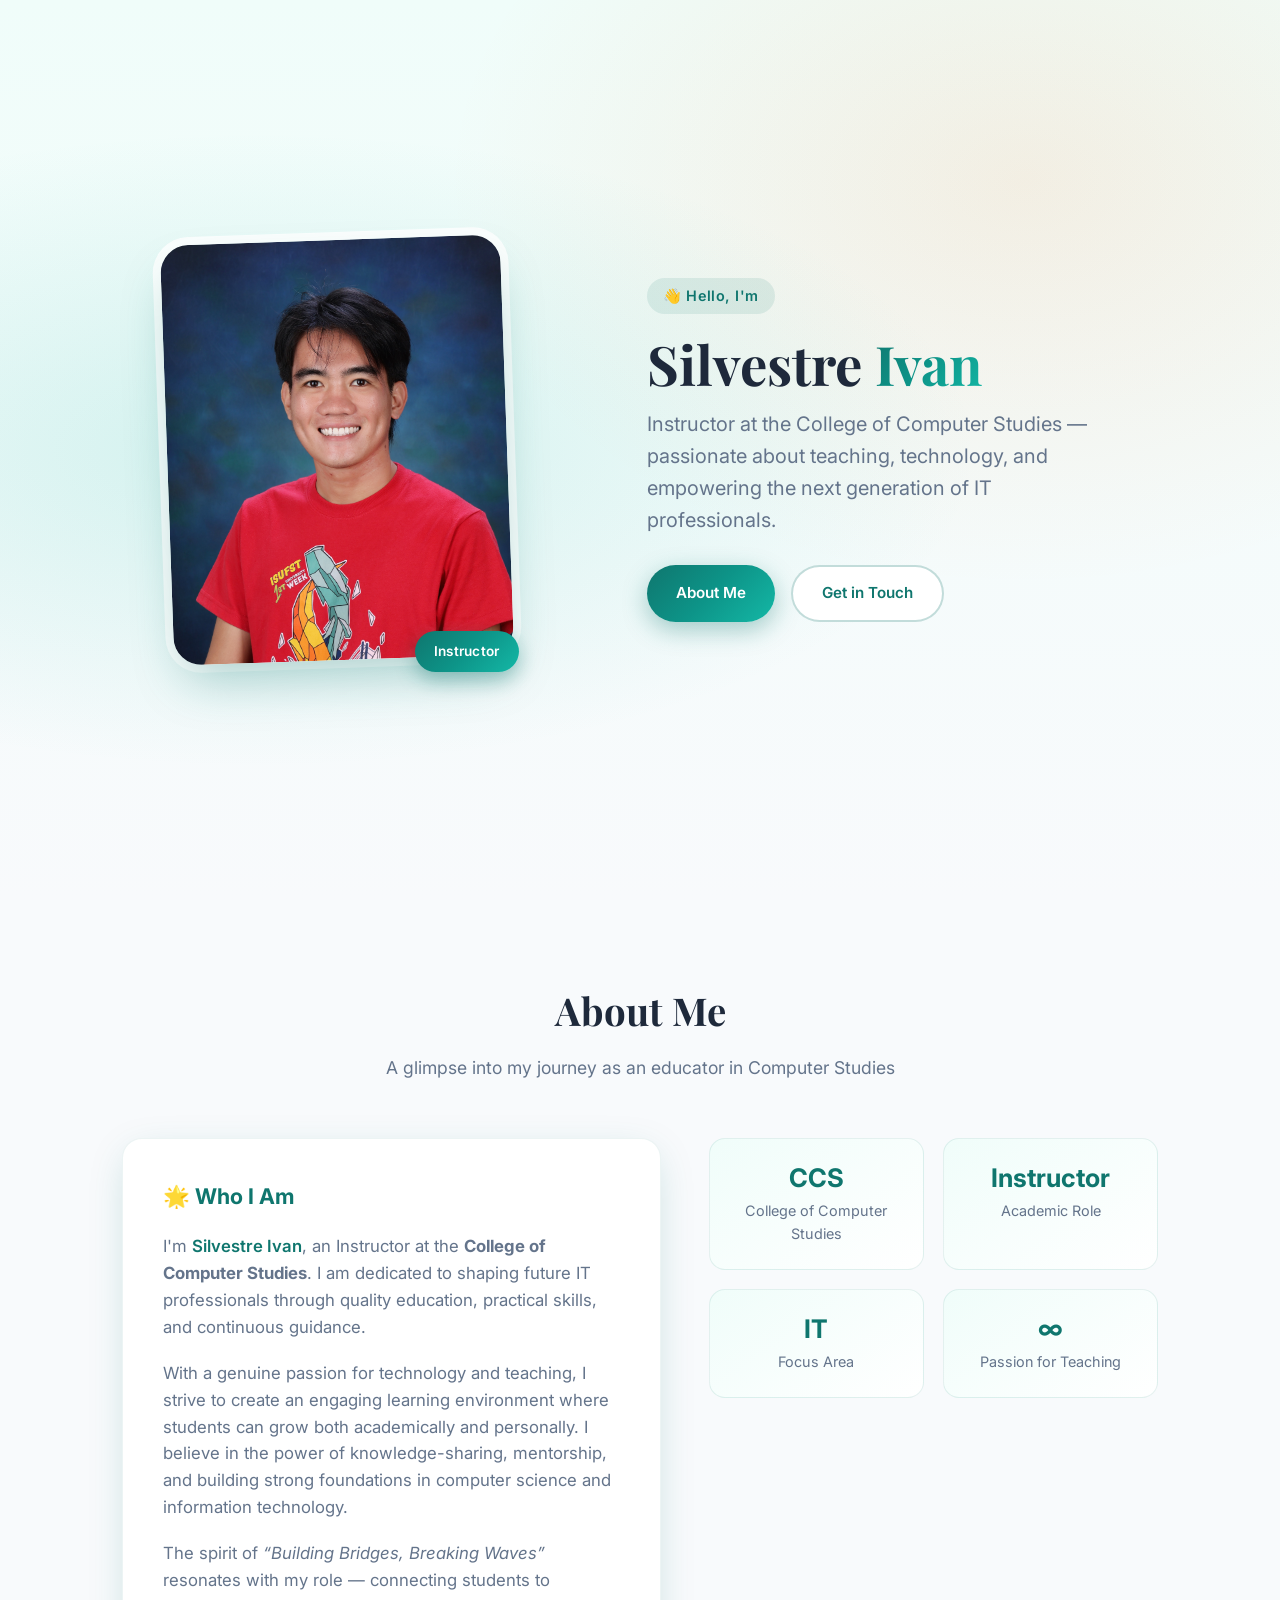
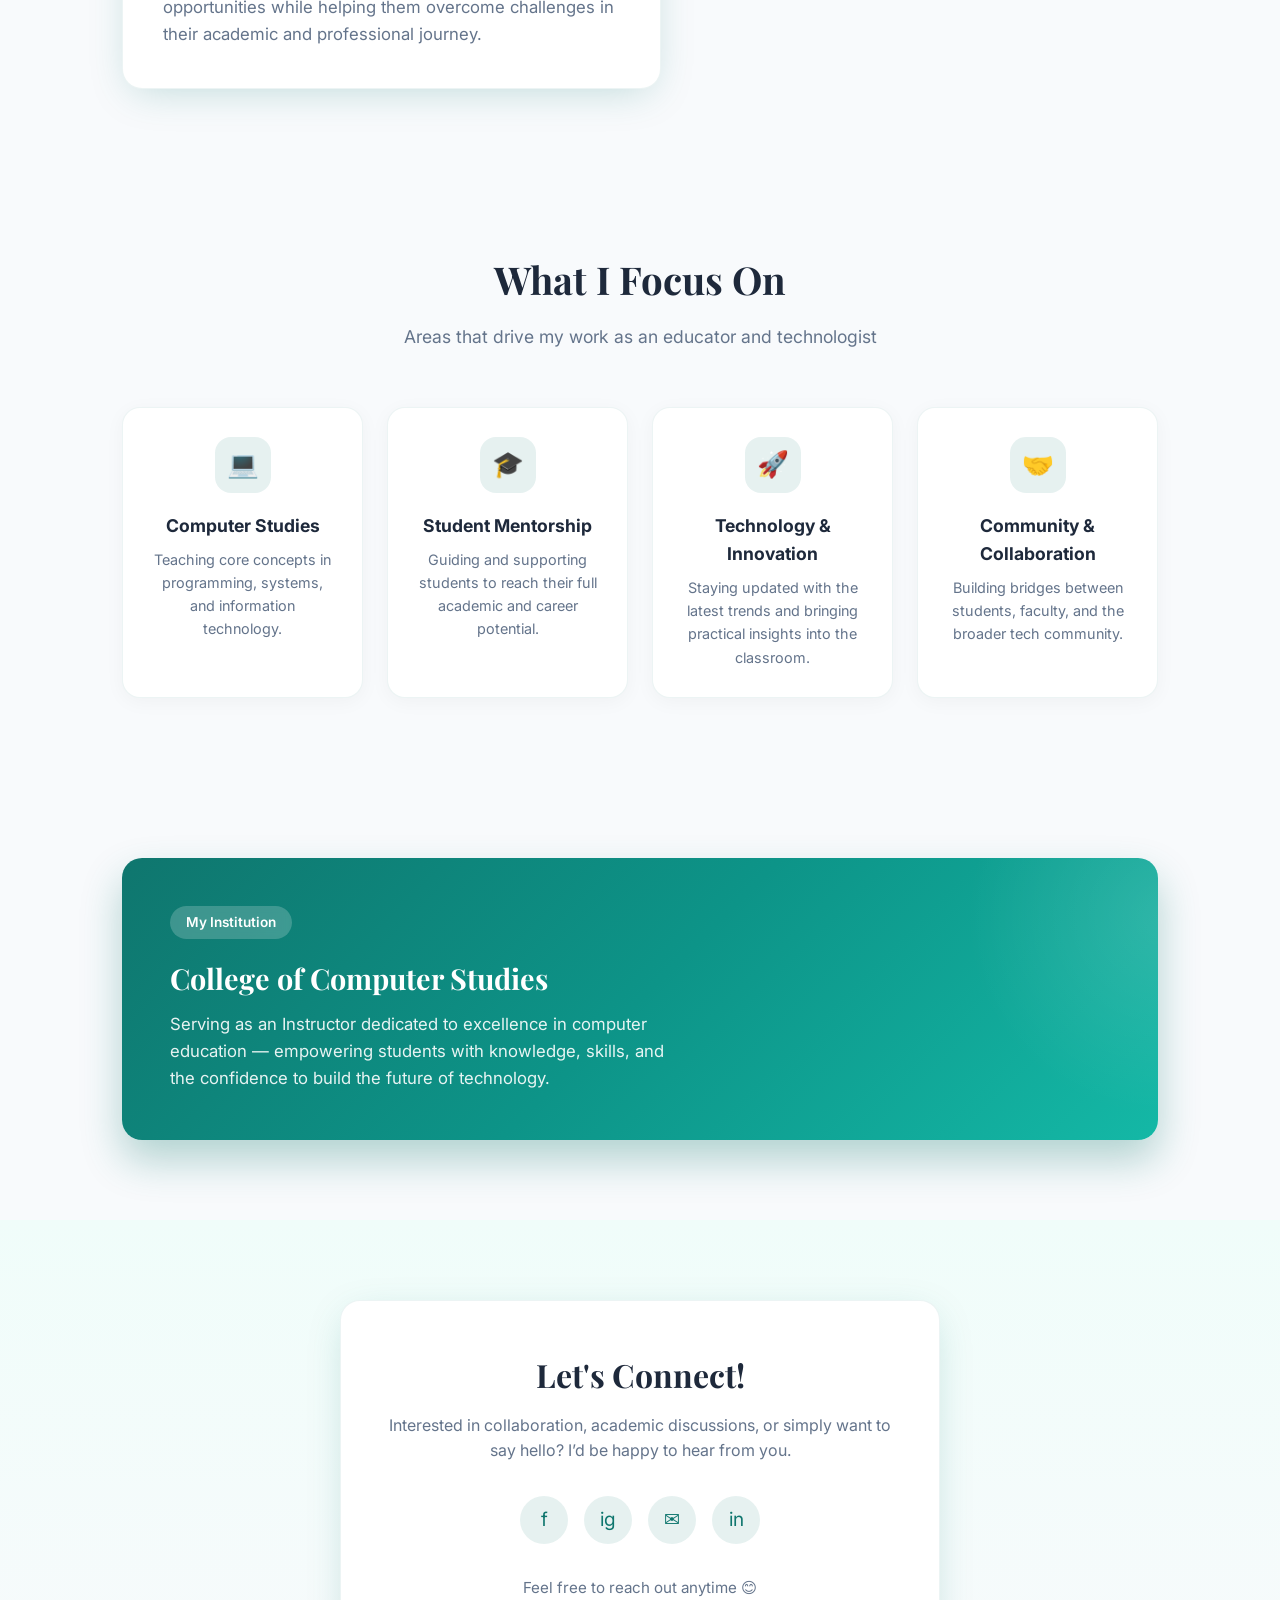
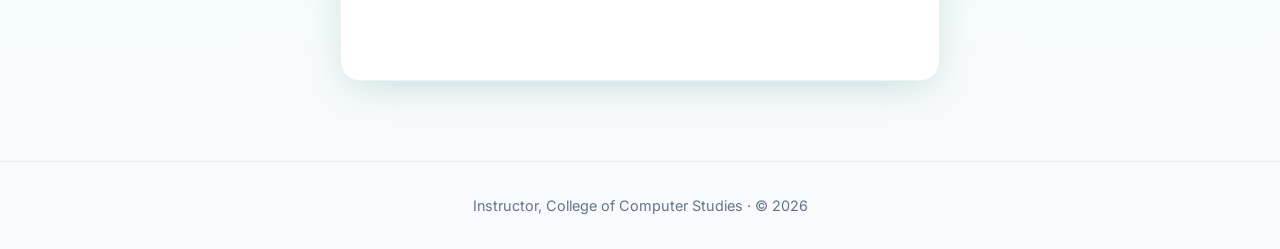
==== index.html @ 238bf1fe "Add files via upload" ====
<!DOCTYPE html>
<html lang="en">
<head>
  <meta charset="UTF-8" />
  <meta name="viewport" content="width=device-width, initial-scale=1.0" />
  <title>Silvestre Ivan | Instructor – College of Computer Studies</title>
  <link rel="preconnect" href="https://fonts.googleapis.com" />
  <link rel="preconnect" href="https://fonts.gstatic.com" crossorigin />
  <link href="https://fonts.googleapis.com/css2?family=Inter:wght@300;400;500;600;700&family=Playfair+Display:wght@600;700&display=swap" rel="stylesheet" />
  <style>
    :root {
      --primary: #0f766e;
      --primary-dark: #0d5c56;
      --accent: #f97316;
      --bg: #f8fafc;
      --card: #ffffff;
      --text: #1e293b;
      --text-light: #64748b;
      --gradient: linear-gradient(135deg, #0f766e 0%, #0d9488 50%, #14b8a6 100%);
      --shadow: 0 10px 40px -10px rgba(15, 118, 110, 0.25);
      --radius: 20px;
    }

    * {
      margin: 0;
      padding: 0;
      box-sizing: border-box;
    }

    body {
      font-family: 'Inter', system-ui, sans-serif;
      background: var(--bg);
      color: var(--text);
      line-height: 1.6;
      overflow-x: hidden;
    }

    /* ===== HERO ===== */
    .hero {
      position: relative;
      min-height: 100vh;
      display: flex;
      align-items: center;
      justify-content: center;
      padding: 2rem;
      background: 
        radial-gradient(ellipse at 20% 50%, rgba(20, 184, 166, 0.15) 0%, transparent 50%),
        radial-gradient(ellipse at 80% 20%, rgba(249, 115, 22, 0.1) 0%, transparent 40%),
        linear-gradient(180deg, #f0fdfa 0%, #f8fafc 100%);
    }

    .hero-content {
      max-width: 1100px;
      width: 100%;
      display: grid;
      grid-template-columns: 1fr 1.1fr;
      gap: 4rem;
      align-items: center;
    }

    .photo-wrapper {
      position: relative;
      justify-self: center;
    }

    .photo-frame {
      width: 340px;
      height: 420px;
      border-radius: 28px;
      overflow: hidden;
      box-shadow: 
        0 25px 50px -12px rgba(15, 118, 110, 0.35),
        0 0 0 8px rgba(255, 255, 255, 0.8);
      position: relative;
      transform: rotate(-2deg);
      transition: transform 0.4s ease;
    }

    .photo-frame:hover {
      transform: rotate(0deg) scale(1.02);
    }

    .photo-frame img {
      width: 100%;
      height: 100%;
      object-fit: cover;
      object-position: center top;
    }

    .photo-badge {
      position: absolute;
      bottom: -12px;
      right: -12px;
      background: var(--gradient);
      color: white;
      padding: 0.6rem 1.2rem;
      border-radius: 50px;
      font-size: 0.85rem;
      font-weight: 600;
      box-shadow: 0 8px 20px rgba(15, 118, 110, 0.4);
      letter-spacing: 0.02em;
    }

    .intro {
      padding: 1rem 0;
    }

    .greeting {
      display: inline-block;
      background: rgba(15, 118, 110, 0.1);
      color: var(--primary);
      font-size: 0.9rem;
      font-weight: 600;
      padding: 0.4rem 1rem;
      border-radius: 50px;
      margin-bottom: 1.2rem;
      letter-spacing: 0.03em;
    }

    h1 {
      font-family: 'Playfair Display', serif;
      font-size: 3.4rem;
      font-weight: 700;
      line-height: 1.15;
      margin-bottom: 0.8rem;
      color: var(--text);
    }

    h1 span {
      background: var(--gradient);
      -webkit-background-clip: text;
      -webkit-text-fill-color: transparent;
      background-clip: text;
    }

    .tagline {
      font-size: 1.25rem;
      color: var(--text-light);
      font-weight: 400;
      margin-bottom: 1.8rem;
      max-width: 440px;
    }

    .cta-group {
      display: flex;
      gap: 1rem;
      flex-wrap: wrap;
    }

    .btn {
      display: inline-flex;
      align-items: center;
      gap: 0.5rem;
      padding: 0.9rem 1.8rem;
      border-radius: 50px;
      font-weight: 600;
      font-size: 0.95rem;
      text-decoration: none;
      transition: all 0.3s ease;
      cursor: pointer;
      border: none;
    }

    .btn-primary {
      background: var(--gradient);
      color: white;
      box-shadow: 0 8px 25px rgba(15, 118, 110, 0.35);
    }

    .btn-primary:hover {
      transform: translateY(-3px);
      box-shadow: 0 12px 30px rgba(15, 118, 110, 0.45);
    }

    .btn-outline {
      background: white;
      color: var(--primary);
      border: 2px solid rgba(15, 118, 110, 0.25);
    }

    .btn-outline:hover {
      border-color: var(--primary);
      background: rgba(15, 118, 110, 0.05);
      transform: translateY(-2px);
    }

    /* ===== ABOUT ===== */
    .section {
      padding: 5rem 2rem;
      max-width: 1100px;
      margin: 0 auto;
    }

    .section-header {
      text-align: center;
      margin-bottom: 3.5rem;
    }

    .section-header h2 {
      font-family: 'Playfair Display', serif;
      font-size: 2.4rem;
      margin-bottom: 0.8rem;
      color: var(--text);
    }

    .section-header p {
      color: var(--text-light);
      font-size: 1.1rem;
      max-width: 520px;
      margin: 0 auto;
    }

    .about-grid {
      display: grid;
      grid-template-columns: 1.2fr 1fr;
      gap: 3rem;
      align-items: start;
    }

    .about-card {
      background: var(--card);
      border-radius: var(--radius);
      padding: 2.5rem;
      box-shadow: var(--shadow);
      border: 1px solid rgba(15, 118, 110, 0.08);
    }

    .about-card h3 {
      font-size: 1.35rem;
      margin-bottom: 1.2rem;
      color: var(--primary);
      display: flex;
      align-items: center;
      gap: 0.6rem;
    }

    .about-card p {
      color: var(--text-light);
      margin-bottom: 1.2rem;
      font-size: 1.05rem;
    }

    .about-card p:last-child {
      margin-bottom: 0;
    }

    .highlight {
      color: var(--primary);
      font-weight: 600;
    }

    /* Stats */
    .stats {
      display: grid;
      grid-template-columns: 1fr 1fr;
      gap: 1.2rem;
    }

    .stat-item {
      background: linear-gradient(145deg, #f0fdfa, #ffffff);
      border-radius: 16px;
      padding: 1.5rem;
      text-align: center;
      border: 1px solid rgba(15, 118, 110, 0.1);
      transition: transform 0.3s ease;
    }

    .stat-item:hover {
      transform: translateY(-4px);
    }

    .stat-number {
      font-size: 1.6rem;
      font-weight: 700;
      color: var(--primary);
      line-height: 1.2;
    }

    .stat-label {
      font-size: 0.9rem;
      color: var(--text-light);
      margin-top: 0.3rem;
    }

    /* ===== SKILLS / INTERESTS ===== */
    .interests {
      display: grid;
      grid-template-columns: repeat(auto-fit, minmax(220px, 1fr));
      gap: 1.5rem;
    }

    .interest-card {
      background: var(--card);
      border-radius: 18px;
      padding: 1.8rem;
      text-align: center;
      box-shadow: 0 4px 20px rgba(0,0,0,0.04);
      border: 1px solid rgba(15, 118, 110, 0.08);
      transition: all 0.3s ease;
    }

    .interest-card:hover {
      transform: translateY(-6px);
      box-shadow: var(--shadow);
      border-color: rgba(15, 118, 110, 0.2);
    }

    .interest-icon {
      width: 56px;
      height: 56px;
      background: rgba(15, 118, 110, 0.1);
      border-radius: 16px;
      display: flex;
      align-items: center;
      justify-content: center;
      margin: 0 auto 1.2rem;
      font-size: 1.6rem;
    }

    .interest-card h4 {
      font-size: 1.1rem;
      margin-bottom: 0.5rem;
      color: var(--text);
    }

    .interest-card p {
      font-size: 0.9rem;
      color: var(--text-light);
    }

    /* ===== UNIVERSITY ===== */
    .uni-banner {
      background: var(--gradient);
      border-radius: var(--radius);
      padding: 3rem;
      color: white;
      display: flex;
      align-items: center;
      gap: 2.5rem;
      box-shadow: 0 20px 40px rgba(15, 118, 110, 0.3);
      position: relative;
      overflow: hidden;
    }

    .uni-banner::before {
      content: '';
      position: absolute;
      top: -50%;
      right: -20%;
      width: 400px;
      height: 400px;
      background: radial-gradient(circle, rgba(255,255,255,0.12) 0%, transparent 70%);
      border-radius: 50%;
    }

    .uni-content {
      position: relative;
      z-index: 1;
      flex: 1;
    }

    .uni-content h3 {
      font-family: 'Playfair Display', serif;
      font-size: 1.8rem;
      margin-bottom: 0.6rem;
    }

    .uni-content p {
      opacity: 0.9;
      font-size: 1.05rem;
      max-width: 520px;
    }

    .uni-tag {
      display: inline-block;
      background: rgba(255,255,255,0.2);
      padding: 0.35rem 1rem;
      border-radius: 50px;
      font-size: 0.85rem;
      font-weight: 600;
      margin-bottom: 1rem;
      backdrop-filter: blur(4px);
    }

    /* ===== CONTACT ===== */
    .contact-section {
      background: linear-gradient(180deg, #f0fdfa 0%, #f8fafc 100%);
      padding: 5rem 2rem;
    }

    .contact-card {
      max-width: 600px;
      margin: 0 auto;
      background: white;
      border-radius: var(--radius);
      padding: 3rem;
      text-align: center;
      box-shadow: var(--shadow);
      border: 1px solid rgba(15, 118, 110, 0.08);
    }

    .contact-card h2 {
      font-family: 'Playfair Display', serif;
      font-size: 2rem;
      margin-bottom: 0.8rem;
    }

    .contact-card p {
      color: var(--text-light);
      margin-bottom: 2rem;
    }

    .social-links {
      display: flex;
      justify-content: center;
      gap: 1rem;
      flex-wrap: wrap;
    }

    .social-btn {
      width: 48px;
      height: 48px;
      border-radius: 50%;
      background: rgba(15, 118, 110, 0.1);
      display: flex;
      align-items: center;
      justify-content: center;
      color: var(--primary);
      text-decoration: none;
      font-size: 1.2rem;
      transition: all 0.3s ease;
    }

    .social-btn:hover {
      background: var(--primary);
      color: white;
      transform: translateY(-3px);
    }

    /* ===== FOOTER ===== */
    footer {
      text-align: center;
      padding: 2rem;
      color: var(--text-light);
      font-size: 0.9rem;
      border-top: 1px solid rgba(15, 118, 110, 0.08);
    }

    footer a {
      color: var(--primary);
      text-decoration: none;
      font-weight: 500;
    }

    /* ===== RESPONSIVE ===== */
    @media (max-width: 900px) {
      .hero-content {
        grid-template-columns: 1fr;
        text-align: center;
        gap: 2.5rem;
      }

      .photo-frame {
        width: 280px;
        height: 350px;
        transform: none;
      }

      h1 {
        font-size: 2.6rem;
      }

      .tagline {
        margin-left: auto;
        margin-right: auto;
      }

      .cta-group {
        justify-content: center;
      }

      .about-grid {
        grid-template-columns: 1fr;
      }

      .uni-banner {
        flex-direction: column;
        text-align: center;
        padding: 2.5rem 1.8rem;
      }

      .uni-content p {
        margin: 0 auto;
      }
    }

    @media (max-width: 500px) {
      h1 {
        font-size: 2.1rem;
      }

      .photo-frame {
        width: 240px;
        height: 300px;
      }

      .section {
        padding: 3.5rem 1.2rem;
      }

      .about-card, .contact-card {
        padding: 1.8rem;
      }
    }

    /* subtle animation */
    @keyframes fadeUp {
      from { opacity: 0; transform: translateY(20px); }
      to { opacity: 1; transform: translateY(0); }
    }

    .hero-content > * {
      animation: fadeUp 0.7s ease forwards;
    }

    .photo-wrapper { animation-delay: 0.1s; }
    .intro { animation-delay: 0.25s; }
  </style>
</head>
<body>

  <!-- HERO -->
  <section class="hero">
    <div class="hero-content">
      <div class="photo-wrapper">
        <div class="photo-frame">
          <img src="[data-uri]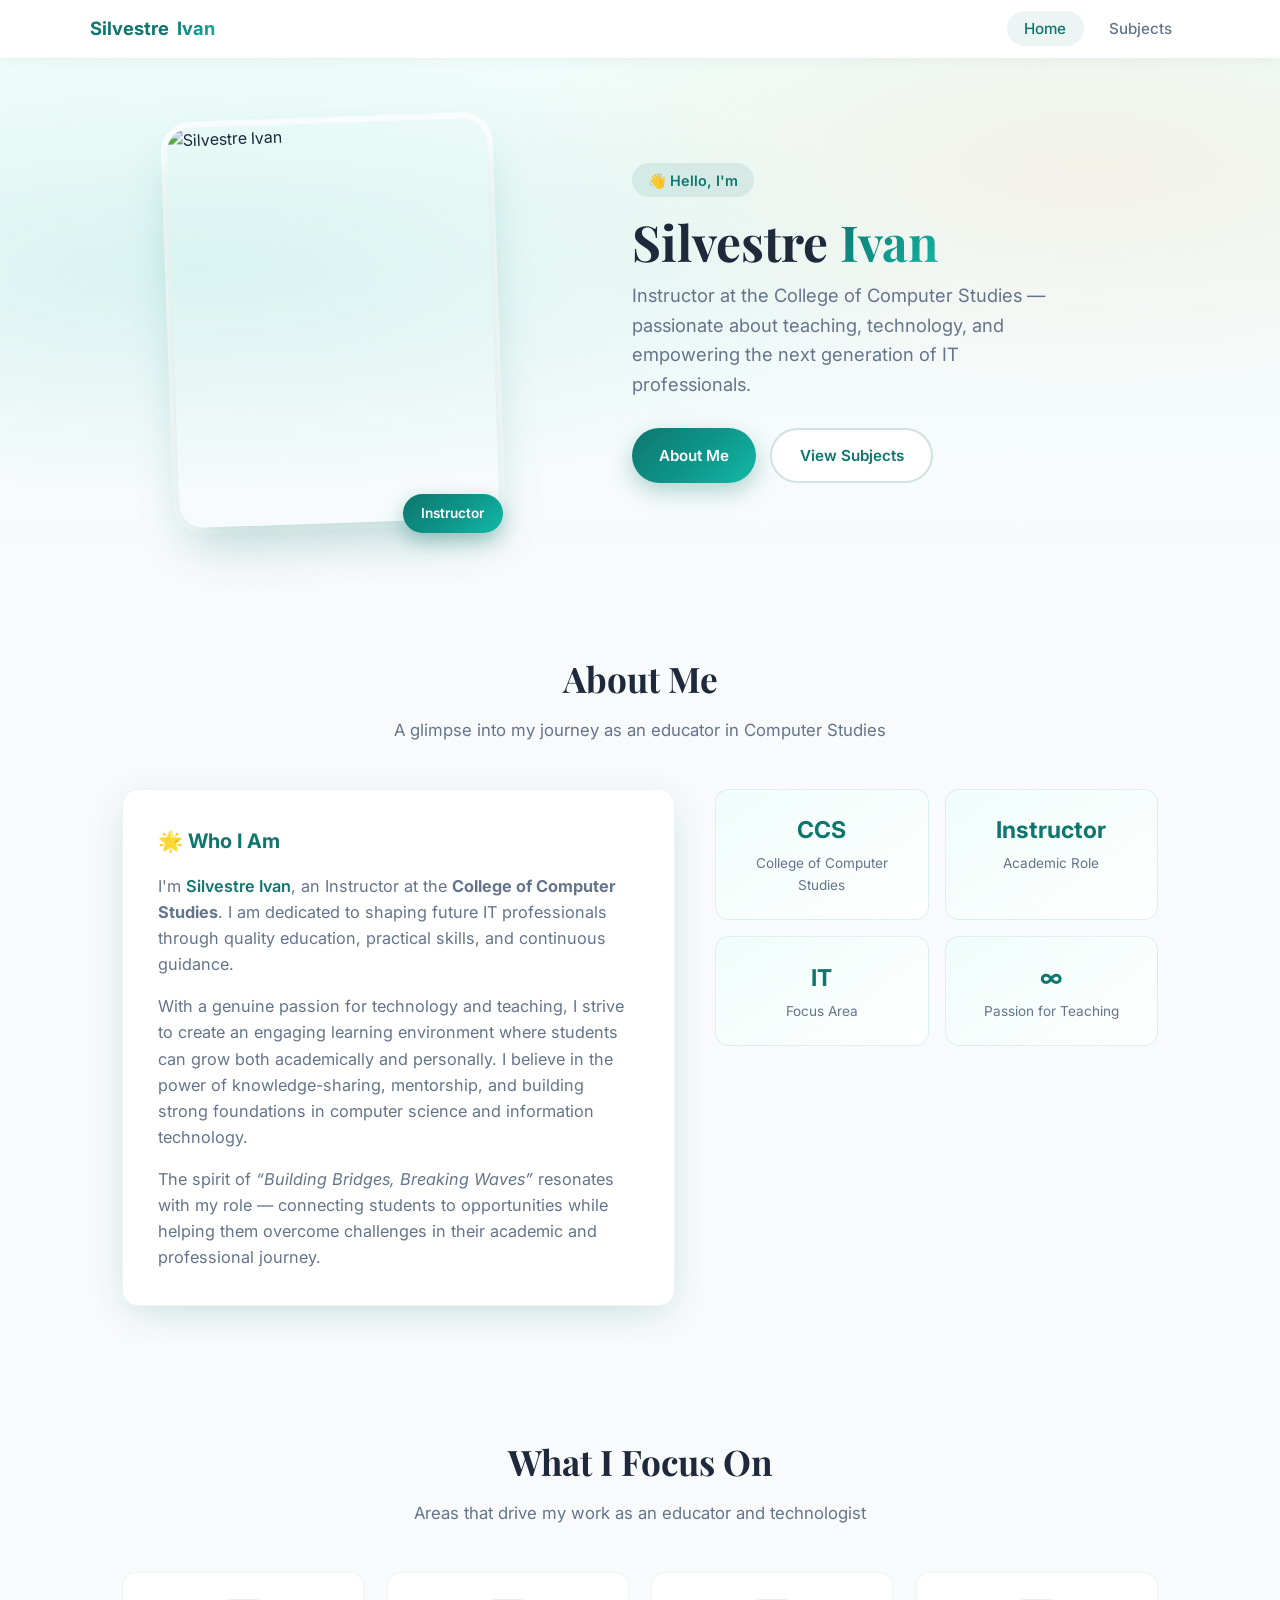
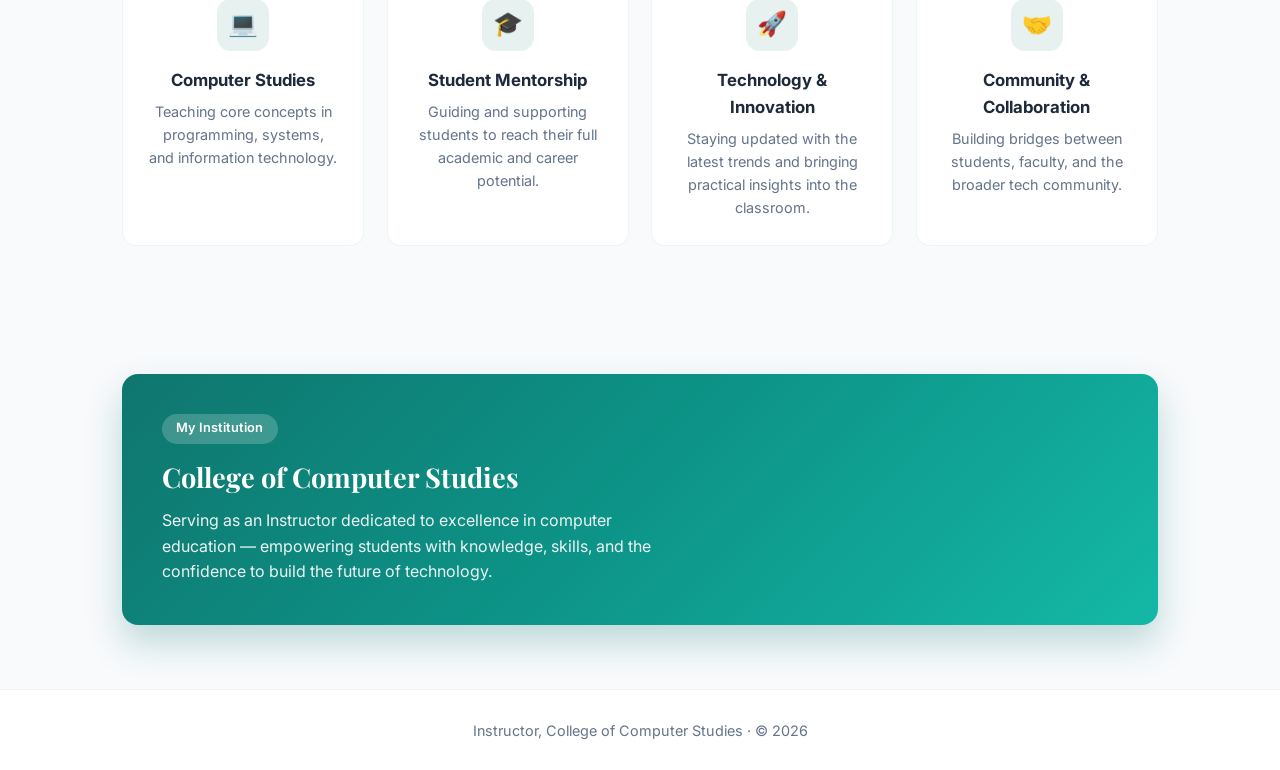
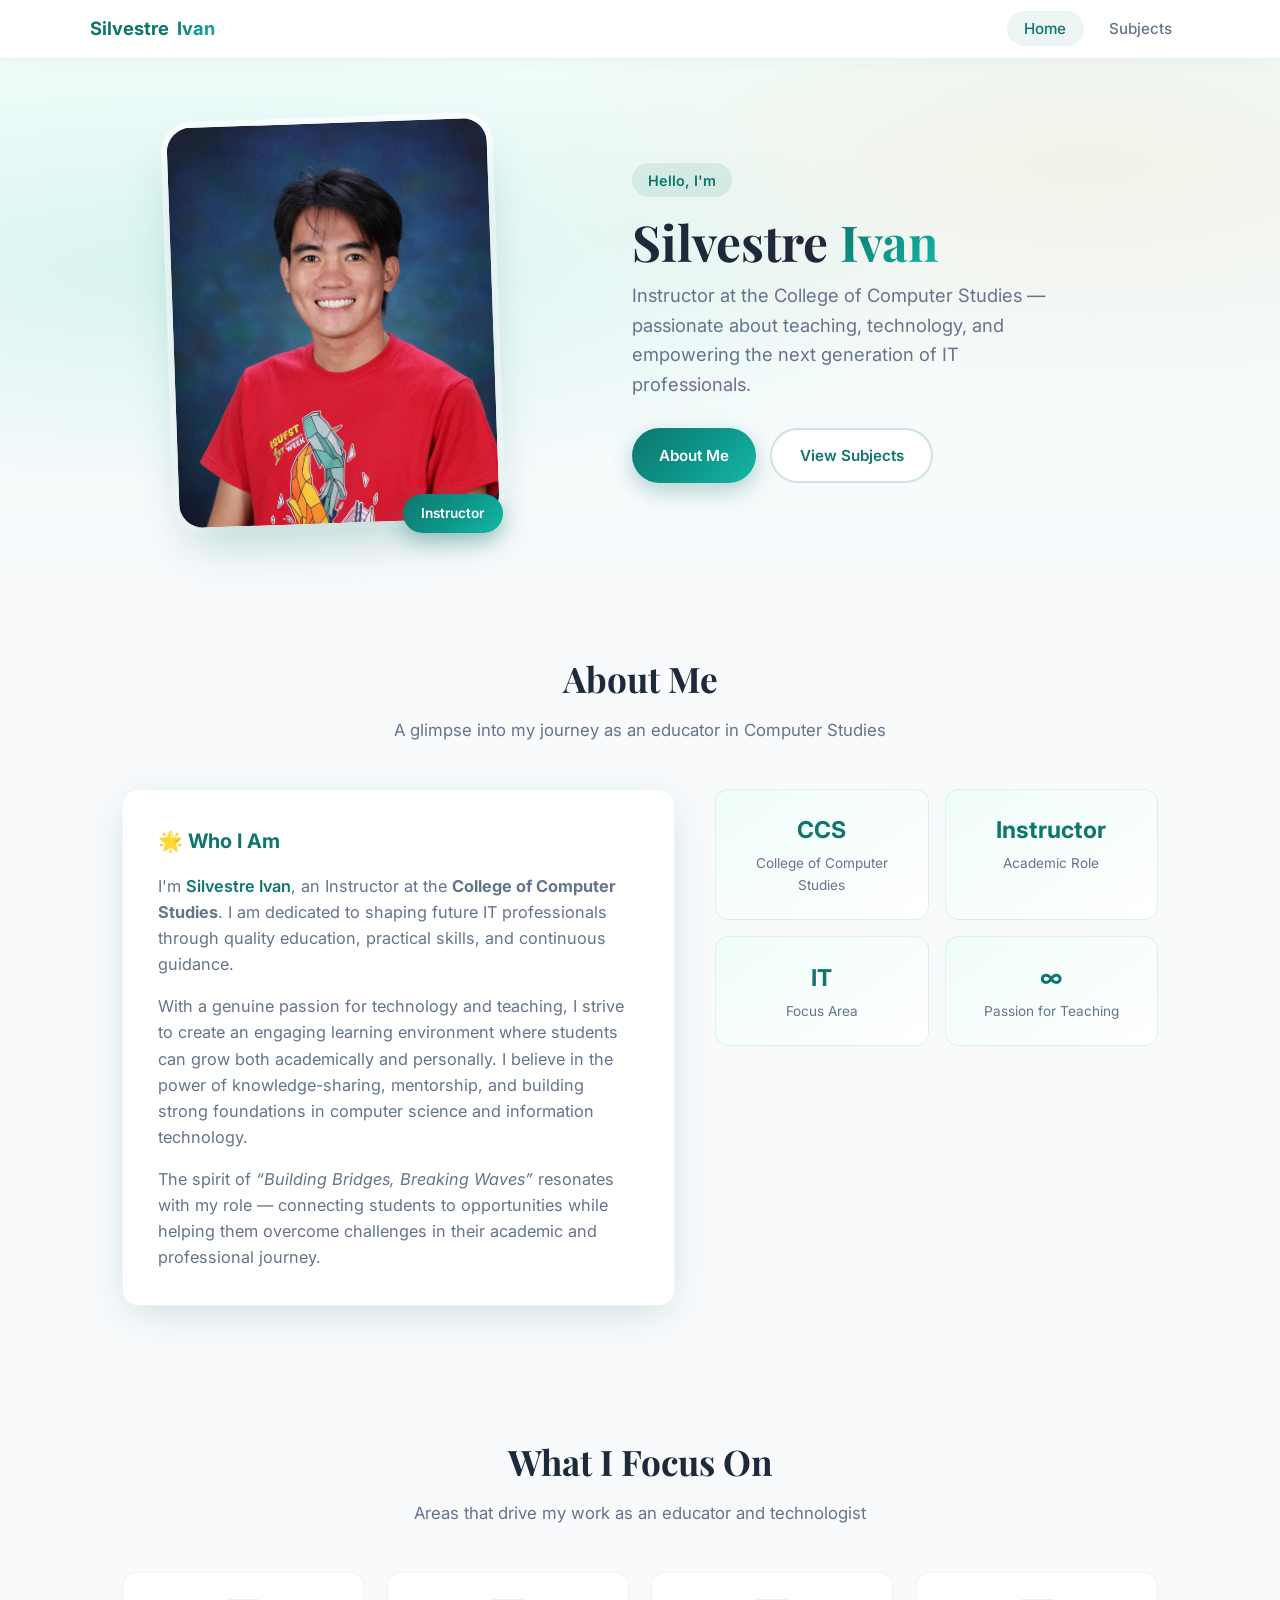
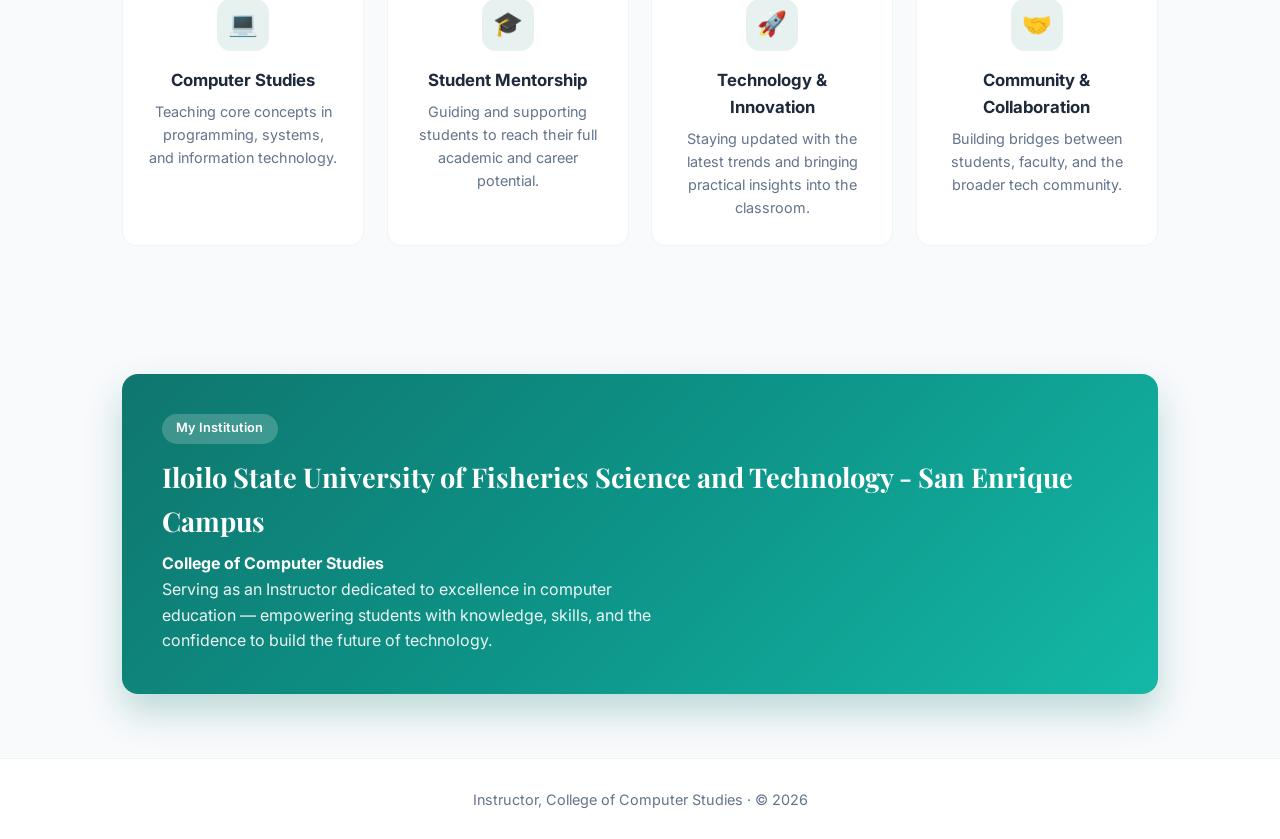
